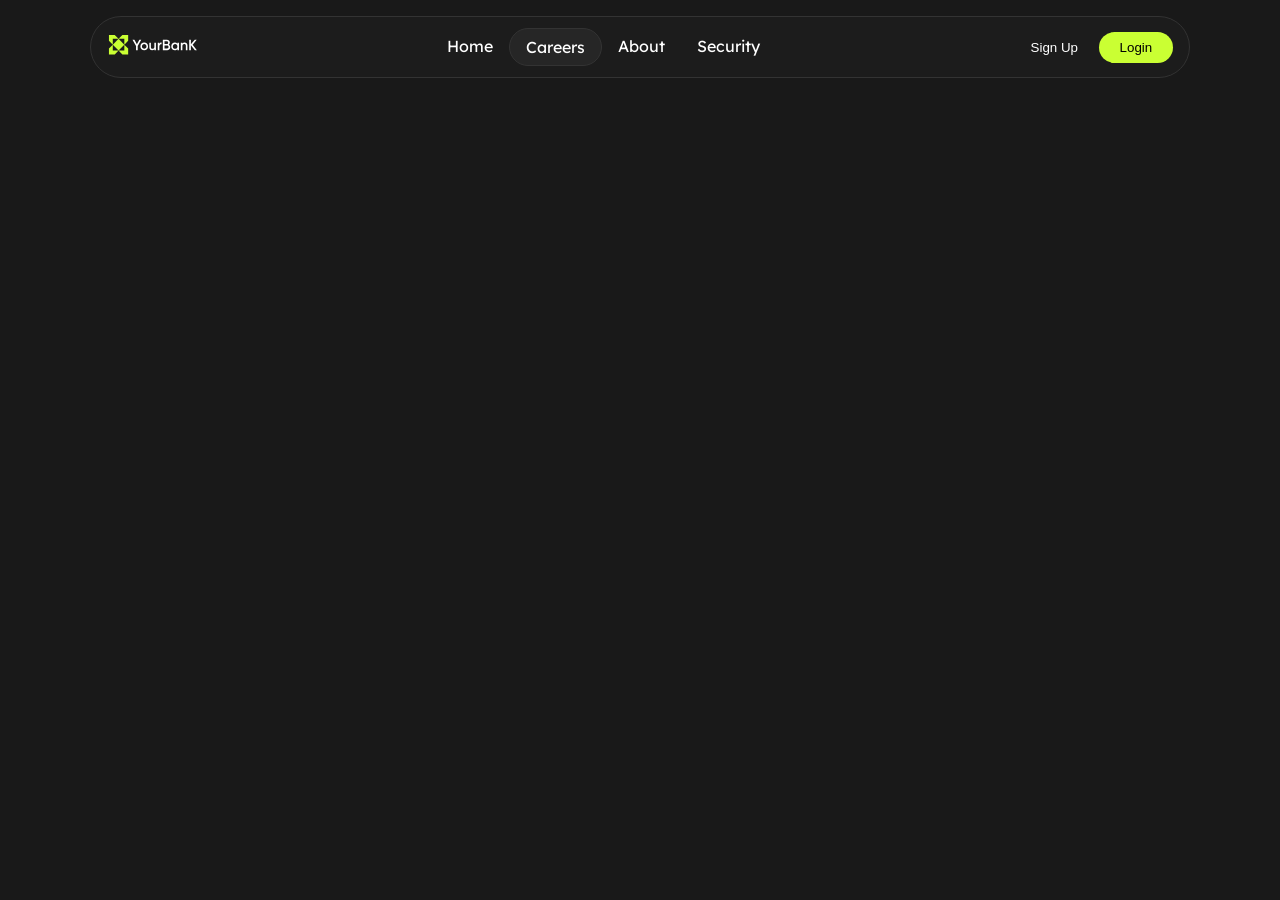
==== banking-app/carrer.html @ fedad858 "setup base for carrer page" ====
<!DOCTYPE html>
<html lang="en">

<head>
    <meta charset="UTF-8">
    <meta name="viewport" content="width=device-width, initial-scale=1.0">
    <title>Carrier</title>
    <link rel="preconnect" href="https://fonts.bunny.net">
    <link href="https://fonts.bunny.net/css?family=lexend:400,500,600,700,300" rel="stylesheet" />
    <link rel="stylesheet" href="css/carreer.css">
    <script src="nav.js" defer></script>
</head>

<body>
    <div id="main-container">

        <!-- HEADER - NAV -->
        <header>
            <div class="navbar-container">
                <span class="logo"><img src="assets/Logo.svg"></span>

                <span class="menu-icon"><img src="assets/menu-icon.svg"></span>

                <nav class="desktop-nav">
                    <a href="index.html">Home</a>
                    <a href="carrer.html" class="active-link">Careers</a>
                    <a href="#">About</a>
                    <a href="#">Security</a>
                </nav>  

                <div class="right-btns">
                    <button class="unfill-btn">Sign Up</button>
                    <button class="filled-btn">Login</button>
                </div>
            </div>

            <div class="mobile-nav">
                <span class="mobile-navbar-close"><svg xmlns="http://www.w3.org/2000/svg" fill="none"
                        viewBox="0 0 24 24" stroke-width="1.5" stroke="currentColor" class="size-6">
                        <path stroke-linecap="round" stroke-linejoin="round"
                            d="m9.75 9.75 4.5 4.5m0-4.5-4.5 4.5M21 12a9 9 0 1 1-18 0 9 9 0 0 1 18 0Z" />
                    </svg>
                </span>
                <div class="mobile-links">
                    <a href="index.html">Home</a>
                    <a href="carrer.html" class="active-link">Careers</a>
                    <a href="#">About</a>
                    <a href="#">Security</a>
                    <div class="flex">
                        <button class="unfill-btn">Sign Up</button>
                        <button class="filled-btn">Login</button>
                    </div>
                </div>
            </div>

        </header>
    </div>
</body>

</html>
---- banking-app/css/carreer.css ----
*,
::after,
::before {
    margin: 0;
    padding: 0;
    box-sizing: border-box;
}

/* General styles */

body {
    background-color: #191919;
    color: white !important;
    font-family: Lexend, sans-serif;
}

#main-container {
    max-width: 1100px;
    width: 90vw;
    margin: 0 auto;
    text-align: center;
}

a {
    text-decoration: none;
    color: white;
}

/* Navbar style */

.desktop-nav,
.right-btns {
    display: none;
}

header {
    padding: .5rem;
    background-color: #1C1C1C;
    position: fixed;
    top: .8rem;
    width: 90vw;
    margin: 0 auto;
    border: 1px solid #333333;
    border-radius: 999px;
    z-index: 8;
}

.logo img {
    width: 90px;
}

.menu-icon {
    padding: .2rem .7rem;
    background-color: #CAFF33;
    border-radius: 99px;
}


.navbar-container {
    display: flex;
    justify-content: space-between;
    align-items: baseline;
    height: 100%;
}

.mobile-nav {
    display: flex;
    flex-direction: column;
    position: fixed;
    top: 0;
    right: 0;
    bottom: 0;
    left: 0;
    z-index: 7;
    background-color: #CAFF33;
    height: 100vh;
    padding: 1.2rem;
    background: rgb(26, 26, 26);
    visibility: hidden;
    opacity: 0;
    transition: opacity .5s ease, visibility .3s;
}

.show-nav {
    /* display: flex; */
    visibility: visible;
    opacity: 1;
}

.mobile-navbar-close {
    width: 40px;
}

.flex {
    display: flex;
    gap: 1.5rem;
    justify-content: center;
    padding-top: 2rem;
}

.mobile-links {
    display: flex;
    flex-direction: column;
    position: absolute;
    top: 40%;
    left: 50%;
    transform: translate(-50%, -50%);
    width: calc(100% - 2rem);
}

.unfill-btn {
    outline: none;
    color: white;
    border: none;
    background: none;
    border-radius: 999px;
    padding: .5rem 1.3rem;

}

.filled-btn {
    border: none;
    outline: none;
    padding: .5rem 1.3rem;
    background: #CAFF33;
    border-radius: 999px;
}

.mobile-links a {
    padding: 1rem;
}

.fic {
    margin-top: 90px;
}

a.active-link {
    background-color: #262626;
    border-radius: 999px;
    border: 1px solid #333333;
}


@media screen and (min-width:1024px) {

    .mobile-nav,
    .menu-icon {
        display: none;
    }

    .right-btns,
    .desktop-nav {
        display: flex;
    }

    .navbar-container {
        display: flex;
        align-items: center;
    }

    .desktop-nav {
        height: 100%;
    }

    .desktop-nav a {
        padding: .5rem 1rem;
    }

    header {
        padding: .7rem 1rem;
        top: 1rem;
        max-width: 1100px;
    }
}
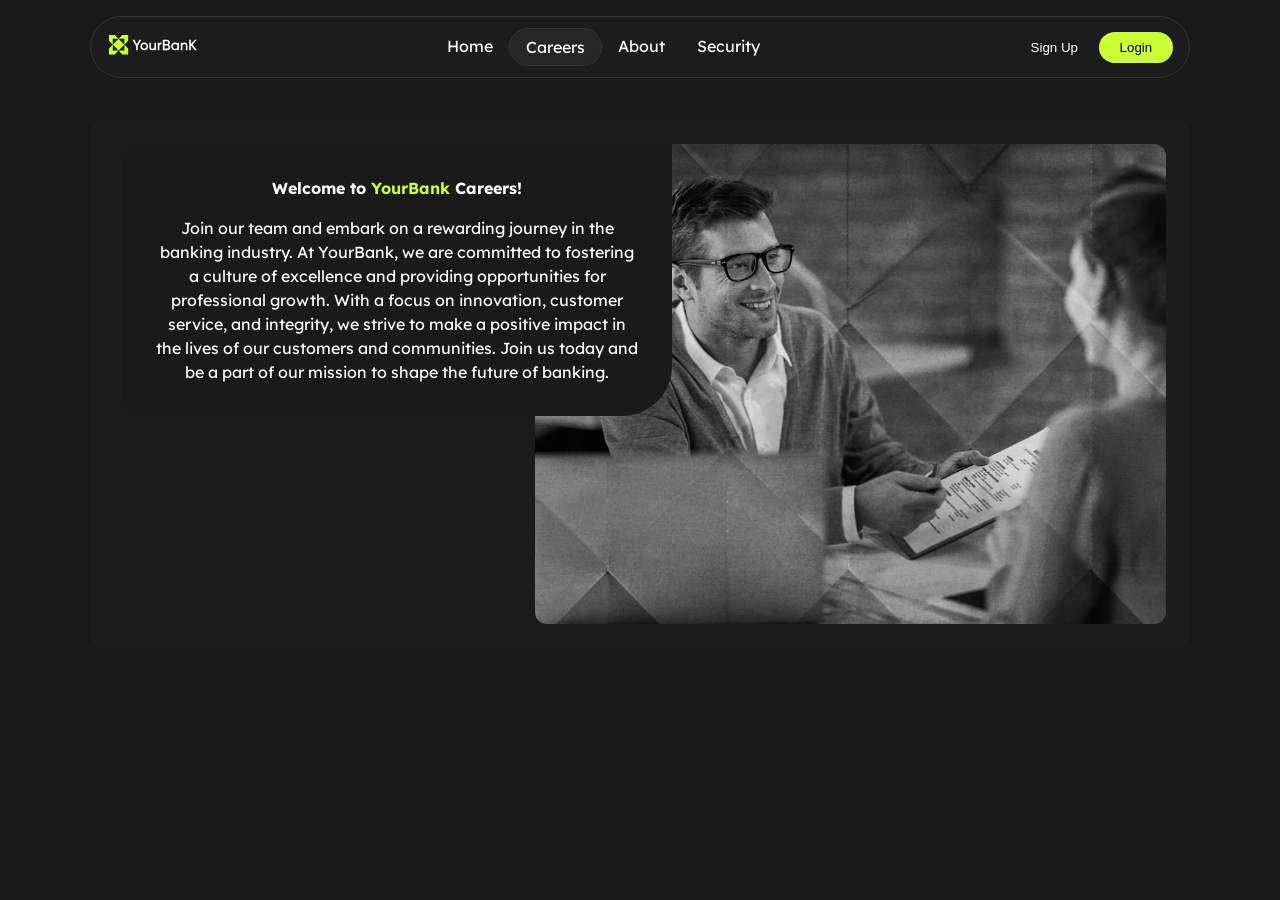
==== commit 6f349349: "(feat): add responsive banner section for carrer page; Refactoring css with css variables" ====
--- a/banking-app/carrer.html
+++ b/banking-app/carrer.html
@@ -52,8 +52,18 @@
                     </div>
                 </div>
             </div>
+        </header>
 
-        </header>
+        <!-- BANNER SECTION -->
+        <section class="banner">
+            <div class="txt-zone">
+                <h1>Welcome to <span class="colored-text">YourBank</span> Careers!</h1>
+                <p>Join our team and embark on a rewarding journey in the banking industry. At YourBank, we are committed to fostering a culture of excellence and providing opportunities for professional growth. With a focus on innovation, customer service, and integrity, we strive to make a positive impact in the lives of our customers and communities. Join us today and be a part of our mission to shape the future of banking.</p>
+            </div>
+            <div class="illustration">
+
+            </div>
+        </section>
     </div>
 </body>
 
--- a/banking-app/css/carreer.css
+++ b/banking-app/css/carreer.css
@@ -6,11 +6,19 @@
     box-sizing: border-box;
 }
 
+:root {
+    --main-background: #191919;
+    --alt-background: #1C1C1C;
+    --border-color: #333333;
+    --stage-color: #CAFF33;
+    --main-text-color: white;
+}
+
 /* General styles */
 
 body {
-    background-color: #191919;
-    color: white !important;
+    background-color: var(--main-background);
+    color: var(--main-text-color) !important;
     font-family: Lexend, sans-serif;
 }
 
@@ -23,8 +31,13 @@
 
 a {
     text-decoration: none;
-    color: white;
-}
+    color: var(--main-text-color);
+}
+
+.colored-text {
+    color: var(--stage-color);
+}
+
 
 /* Navbar style */
 
@@ -141,6 +154,45 @@
 }
 
 
+/* BANNER SECTION */
+
+
+
+.banner {
+    display: flex;
+    flex-direction: column;
+    border-radius: 12px;
+    background-color: var(--alt-background);
+    margin-top: 85px;
+    padding: .5rem;
+}
+
+.banner .illustration {
+    height: 60vh;
+    width: 100%;
+    order: 0;
+    background: url('./../assets/team.png'), url('./../assets/paperback.png');
+    background-position: center;
+    background-size: cover;
+    border-radius: 12px;
+}
+
+.banner .txt-zone {
+    order: 1;
+    padding: 1.2rem;
+    font-size: 12px;
+    font-weight: 300;
+    line-height: 1.5;
+    margin-top: -90px;
+    background-color: #1A1A1A;
+    border-radius: 16px;
+}
+
+.banner h1 {
+    font-size: 16px;
+    padding-bottom: 1rem;
+}
+
 @media screen and (min-width:1024px) {
 
     .mobile-nav,
@@ -171,4 +223,37 @@
         top: 1rem;
         max-width: 1100px;
     }
+
+    /* BANNER SECTION */
+    .banner {
+        margin-top: 120px;
+        padding: 1.5rem;
+        flex-direction: row;
+        align-items: flex-start;
+        position: relative;
+        justify-content: flex-end;
+    }
+
+    .banner .illustration {
+        height: 480px;
+        order: 1;
+        background: url('./../assets/team.png'), url('./../assets/paperback.png');
+        background-position: center;
+        background-size: cover;
+        border-radius: 12px;
+        width: 60%;
+    }
+
+    .banner .txt-zone {
+        padding: 2rem;
+        font-size: 16px;
+        font-weight: 400;
+        margin-top: 0;
+        width: 50%;
+        position: absolute;
+        left: 2rem;
+        border-top-right-radius: 0;
+        border-bottom-right-radius: 50px;
+    }
+
 }
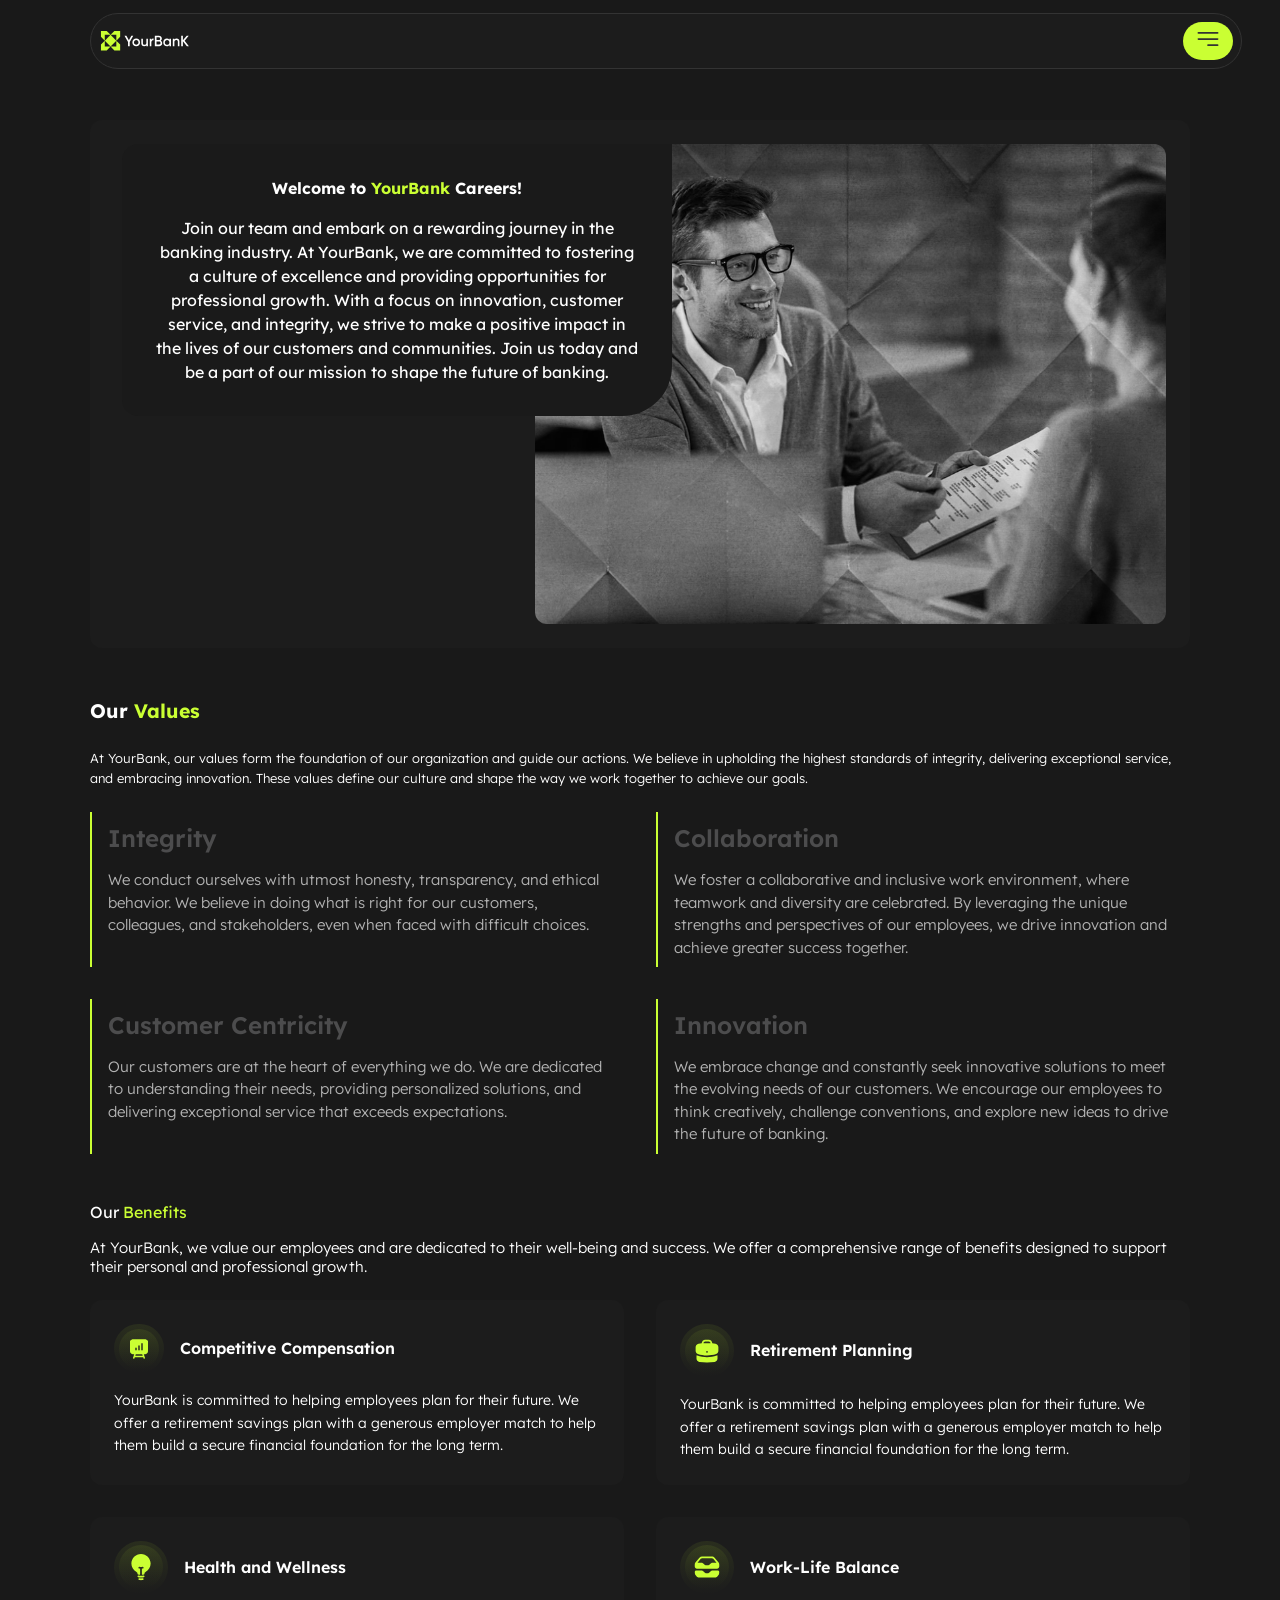
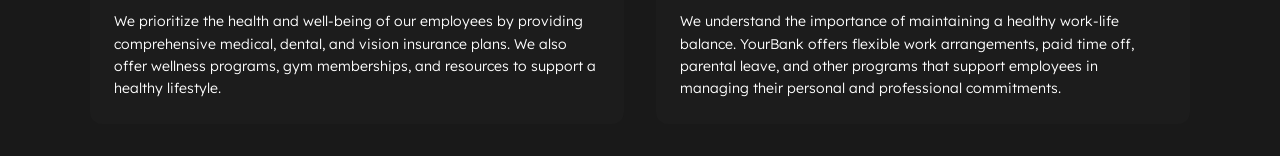
==== commit 2ffa3be5: "(feat): add responsive our benefits section" ====
--- a/banking-app/carrer.html
+++ b/banking-app/carrer.html
@@ -26,7 +26,7 @@
                     <a href="carrer.html" class="active-link">Careers</a>
                     <a href="#">About</a>
                     <a href="#">Security</a>
-                </nav>  
+                </nav>
 
                 <div class="right-btns">
                     <button class="unfill-btn">Sign Up</button>
@@ -58,12 +58,113 @@
         <section class="banner">
             <div class="txt-zone">
                 <h1>Welcome to <span class="colored-text">YourBank</span> Careers!</h1>
-                <p>Join our team and embark on a rewarding journey in the banking industry. At YourBank, we are committed to fostering a culture of excellence and providing opportunities for professional growth. With a focus on innovation, customer service, and integrity, we strive to make a positive impact in the lives of our customers and communities. Join us today and be a part of our mission to shape the future of banking.</p>
+                <p>Join our team and embark on a rewarding journey in the banking industry. At YourBank, we are
+                    committed to fostering a culture of excellence and providing opportunities for professional growth.
+                    With a focus on innovation, customer service, and integrity, we strive to make a positive impact in
+                    the lives of our customers and communities. Join us today and be a part of our mission to shape the
+                    future of banking.</p>
             </div>
             <div class="illustration">
 
             </div>
         </section>
+
+        <!-- OUR VALUES SECTION -->
+        <section class="our-values">
+            <div class="head">
+                <h2>Our <span class="colored-text">Values</span></h2>
+                <p>At YourBank, our values form the foundation of our organization and guide our actions. We believe in
+                    upholding the highest standards of integrity, delivering exceptional service, and embracing
+                    innovation. These values define our culture and shape the way we work together to achieve our goals.
+                </p>
+            </div>
+            <div class="values-grid">
+                <div class="value-item">
+                    <p class="title">Integrity</p>
+                    <p>We conduct ourselves with utmost honesty, transparency, and ethical behavior. We believe in doing
+                        what is right for our customers, colleagues, and stakeholders, even when faced with difficult
+                        choices.</p>
+                </div>
+
+                <div class="value-item">
+                    <p class="title">Collaboration</p>
+                    <p>We foster a collaborative and inclusive work environment, where teamwork and diversity are
+                        celebrated. By leveraging the unique strengths and perspectives of our employees, we drive
+                        innovation and achieve greater success together.</p>
+                </div>
+
+                <div class="value-item">
+                    <p class="title">Customer Centricity</p>
+                    <p>Our customers are at the heart of everything we do. We are dedicated to understanding their
+                        needs, providing personalized solutions, and delivering exceptional service that exceeds
+                        expectations.</p>
+                </div>
+
+                <div class="value-item">
+                    <p class="title">Innovation</p>
+                    <p>We embrace change and constantly seek innovative solutions to meet the evolving needs of our
+                        customers. We encourage our employees to think creatively, challenge conventions, and explore
+                        new ideas to drive the future of banking.</p>
+                </div>
+            </div>
+        </section>
+
+        <!-- OUR BENEFICE SECTION -->
+        <section class="our-benefices">
+            <div class="tophead">
+                <p>Our <span class="colored-text">Benefits</span></p>
+                <p>At YourBank, we value our employees and are dedicated to their well-being and success. We offer a
+                    comprehensive range of benefits designed to support their personal and professional growth.</p>
+            </div>
+
+            <div class="benefices-grid">
+                <div class="benefice">
+                    <div class="head">
+                        <span class="benefice-icon"><img src="./assets/busines.svg"></span>
+                        <p class="title">Competitive Compensation</p>
+                    </div>
+                    <p>
+                        YourBank is committed to helping employees plan for their future. We offer a retirement savings
+                        plan with a generous employer match to help them build a secure financial foundation for the
+                        long term.
+                    </p>
+                </div>
+
+                <div class="benefice">
+                    <div class="head">
+                        <span class="benefice-icon"><img src="./assets/retirement.svg"></span>
+                        <p class="title">Retirement Planning</p>
+                    </div>
+                    <p>
+                        YourBank is committed to helping employees plan for their future. We offer a retirement savings
+                        plan with a generous employer match to help them build a secure financial foundation for the
+                        long term. </p>
+                </div>
+
+                <div class="benefice">
+                    <div class="head">
+                        <span class="benefice-icon"><img src="./assets/health.svg"></span>
+                        <p class="title">Health and Wellness</p>
+                    </div>
+                    <p>
+                       We prioritize the health and well-being of our employees by providing comprehensive medical, dental, and vision insurance plans. We also offer wellness programs, gym memberships, and resources to support a healthy lifestyle.
+                    </p>
+                </div>
+
+                <div class="benefice">
+                    <div class="head">
+                        <span class="benefice-icon"><img src="./assets/balance.svg"></span>
+                        <p class="title">Work-Life Balance</p>
+                    </div>
+                    <p>
+                        We understand the importance of maintaining a healthy work-life balance. YourBank offers flexible work arrangements, paid time off, parental leave, and other programs that support employees in managing their personal and professional commitments.
+                    </p>
+                </div>
+            </div>
+        </section>
+
+        <!-- JOBS SECTION -->
+        
     </div>
 </body>
 
--- a/banking-app/css/carreer.css
+++ b/banking-app/css/carreer.css
@@ -156,8 +156,6 @@
 
 /* BANNER SECTION */
 
-
-
 .banner {
     display: flex;
     flex-direction: column;
@@ -180,7 +178,7 @@
 .banner .txt-zone {
     order: 1;
     padding: 1.2rem;
-    font-size: 12px;
+    font-size: 13px;
     font-weight: 300;
     line-height: 1.5;
     margin-top: -90px;
@@ -192,6 +190,110 @@
     font-size: 16px;
     padding-bottom: 1rem;
 }
+
+/* OUR VALUES SECTION */
+
+.our-values {
+    margin: 2.2rem 0;
+}
+
+.our-values .head {
+    display: flex;
+    flex-direction: column;
+    gap: 1.5rem;
+    font-size: 13px;
+    font-weight: 300;
+    line-height: 1.5;
+    margin-bottom: 1rem;
+}
+
+
+.values-grid {
+    display: grid;
+    gap: 3rem;
+}
+
+.value-item {
+    font-weight: 300;
+    font-size: 15px;
+    line-height: 1.5;
+    padding: .5rem 1rem;
+    border-left: 2px solid var(--stage-color);
+    text-align: left;
+    color: #B3B3B3;
+}
+
+.value-item .title {
+   font-size: 1.5rem;
+   padding-bottom: 0.8rem;
+   color: #4C4C4D;
+   font-weight: 600;
+}
+
+/* OUR BENEFICE SECTION */
+
+.our-benefices {
+    display: flex;
+    flex-direction: column;
+    gap: 1.5rem;
+}
+
+.tophead {
+    display: flex;
+    flex-direction: column;
+    gap: 1rem;
+}
+
+.tophead p:last-child {
+    font-size: 15px;
+    font-weight: 300;
+}
+
+.benefice-icon {
+    display: flex;
+    padding: .3rem;
+    border-radius: 99px;
+    /* border: 1px solid red; */
+    background: linear-gradient(to bottom, #c9ff3314, #c9ff3300);
+}
+
+.benefice-icon img {
+    padding: .5rem;
+    /* border: 1px solid red; */
+    border-radius: 99px;
+    background: linear-gradient(to bottom, #c9ff3314, #c9ff3300);
+}
+
+.benefice .head .title {
+    font-weight: 600;
+    font-size: 16px;
+}
+
+.benefice  .head {
+    display: flex;
+    gap: 1rem;
+    font-weight: 300;
+    font-size: 15px;
+    align-items: center;
+    margin-bottom: 1rem;
+}
+
+.benefices-grid {
+    display: grid;
+    gap: 1.5rem;
+}
+
+.benefice {
+    padding: 1.5rem;
+    background-color: var(--alt-background);
+    border-radius: 12px;
+    text-align: left;
+    font-size: 14px;
+    font-weight: 300;
+    line-height: 1.6;
+}
+
+/*
 
 @media screen and (min-width:1024px) {
 
@@ -256,4 +358,30 @@
         border-bottom-right-radius: 50px;
     }
 
+    /* OUR VALUES SECTION */
+
+    .our-values {
+        text-align: left;
+        margin: 3rem 0;
+    }
+    .our-values .head {
+        margin: 1.5rem 0;
+    }
+
+    .values-grid {
+        grid-template-columns: 1fr 1fr;
+        gap: 2rem;
+    }
+    
+    /* OUR BENEFICES SECTION  */
+
+    .our-benefices {
+        text-align: left;
+        margin: 2rem 0;
+    }
+
+    .benefices-grid {
+        grid-template-columns: 1fr 1fr;
+        gap: 2rem;
+    }
 }
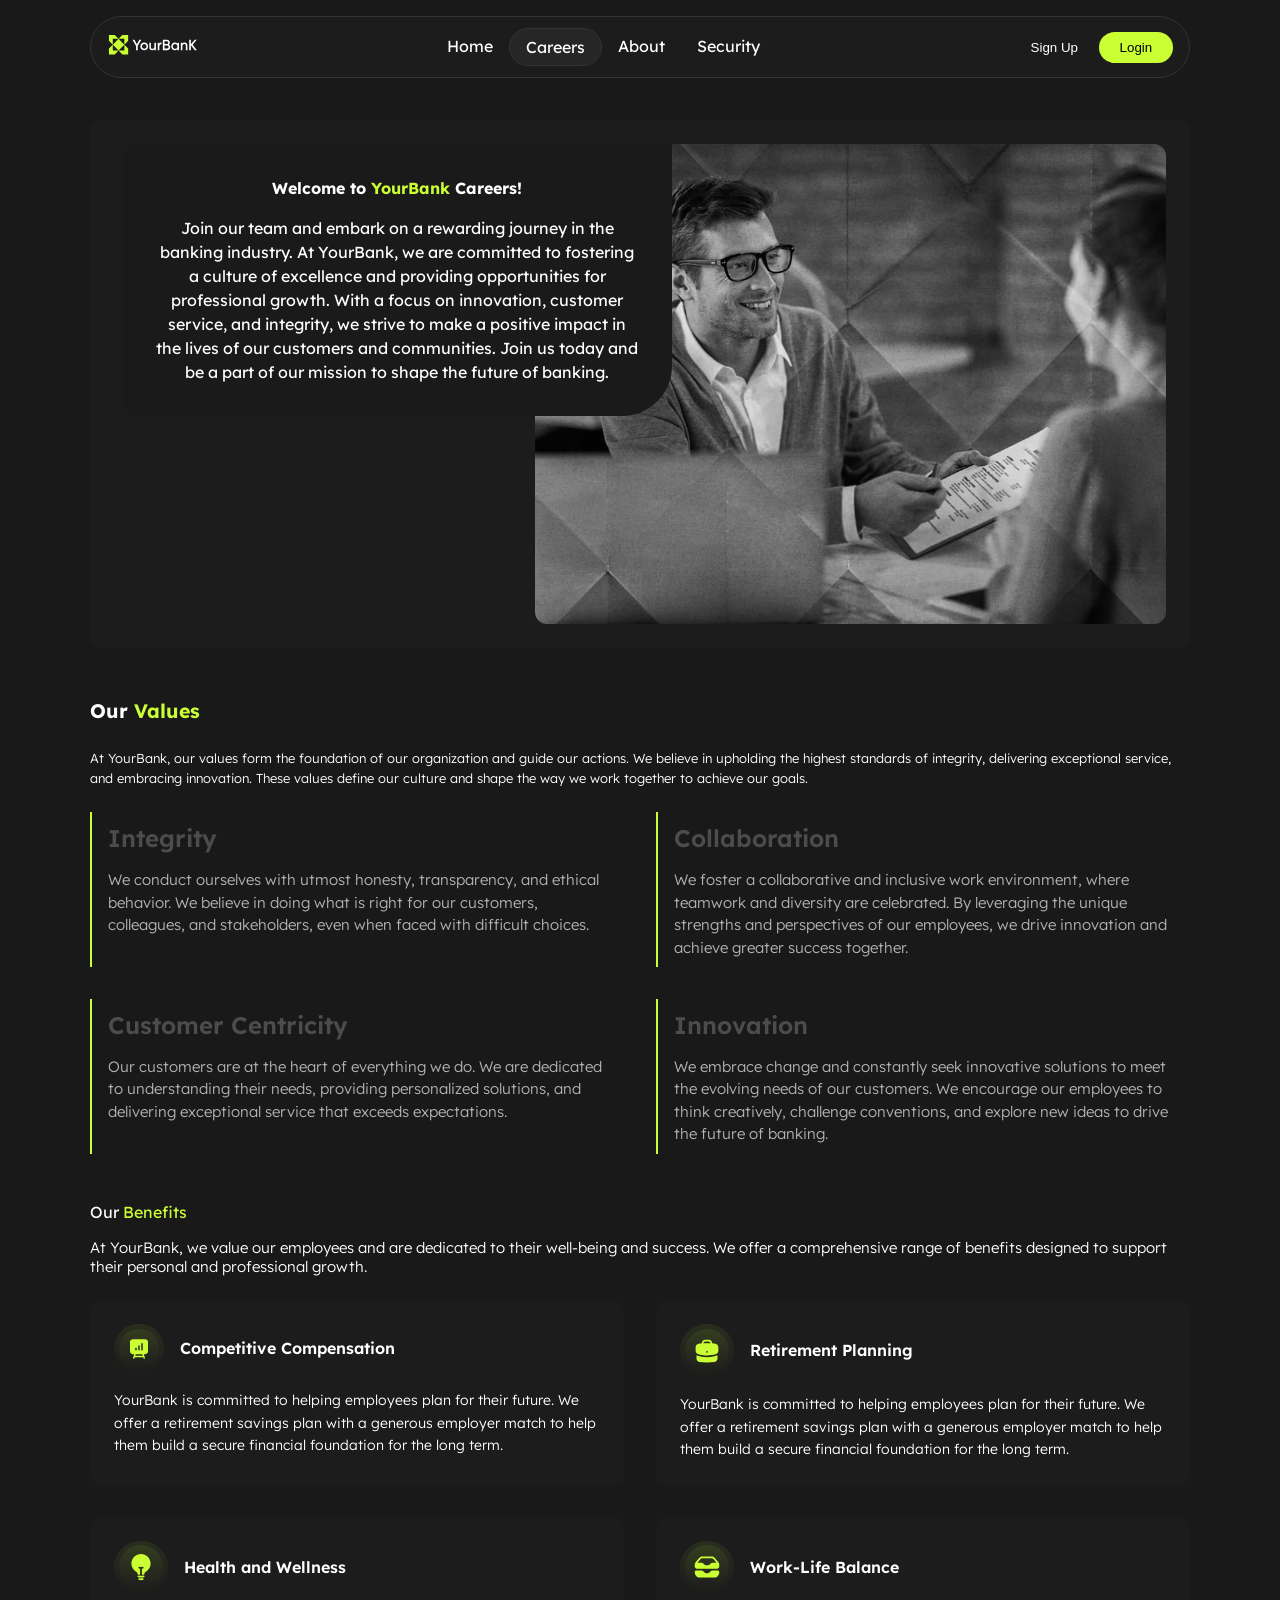
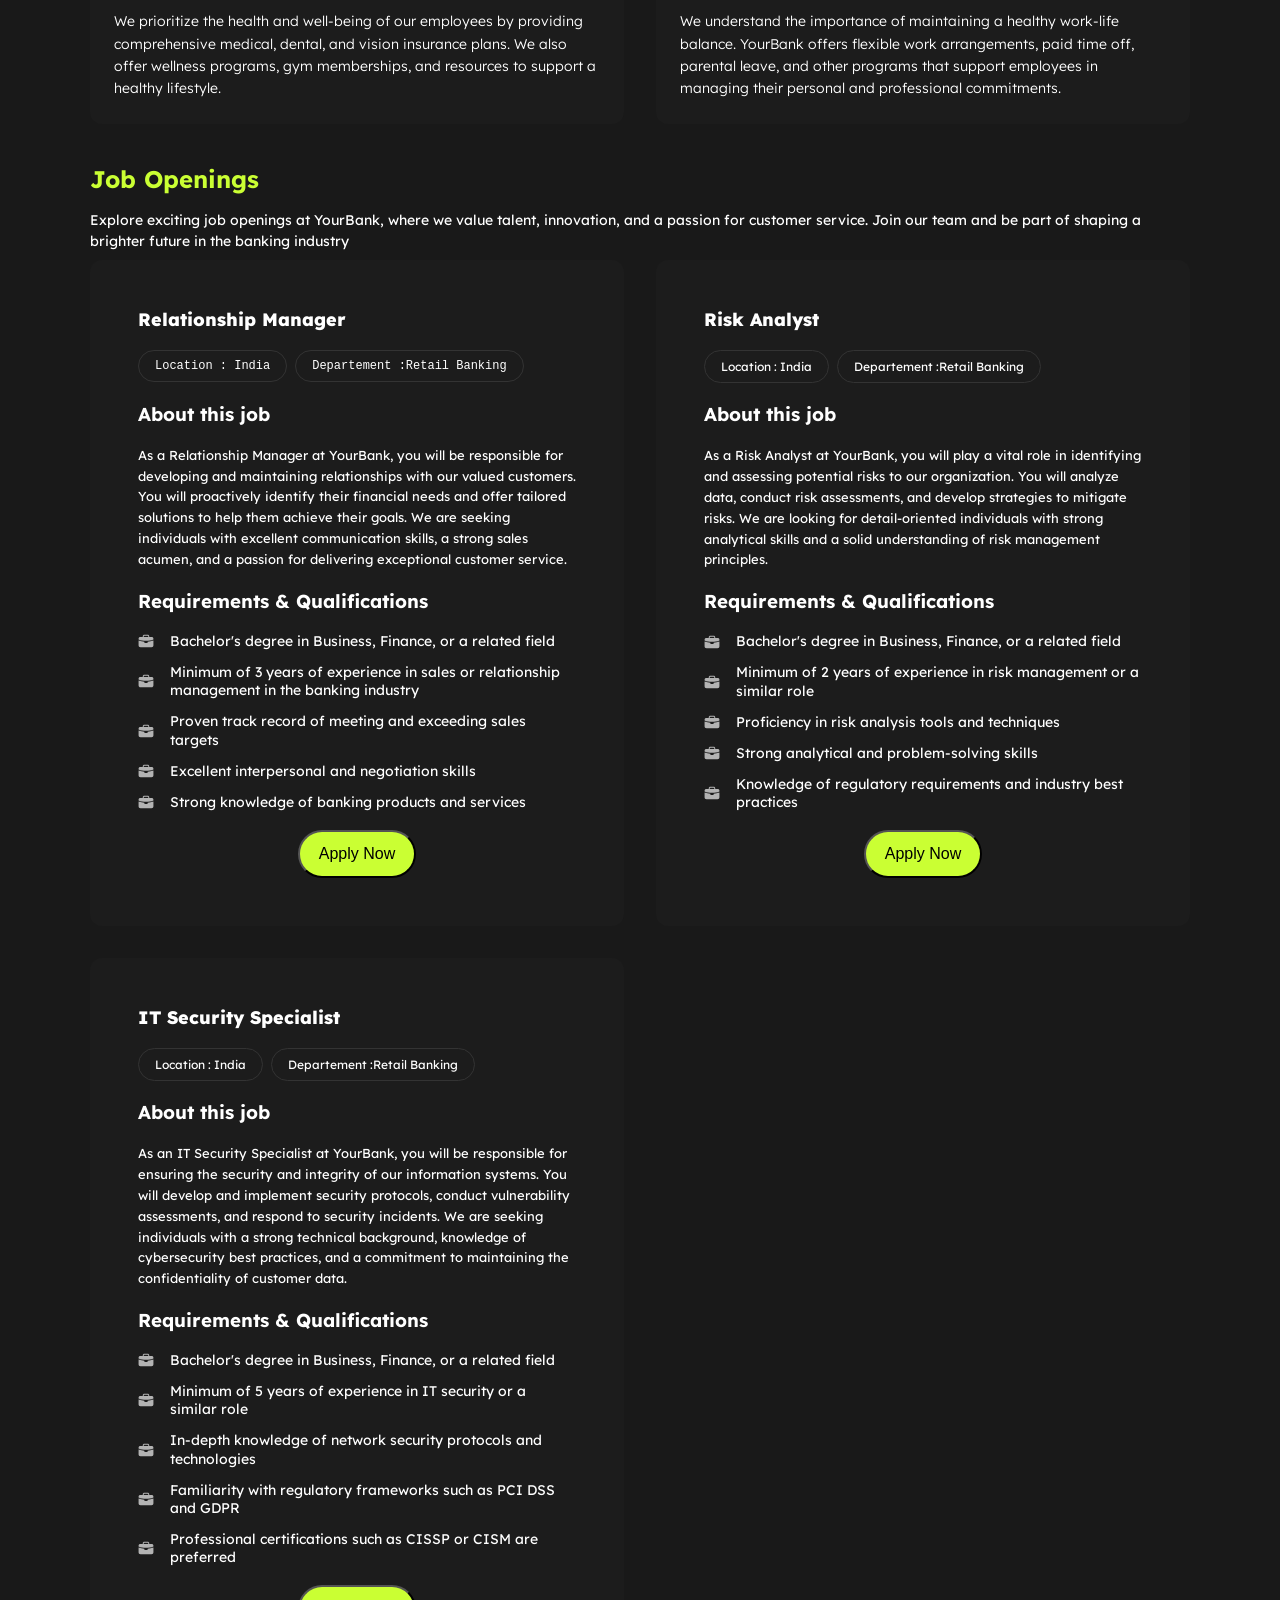
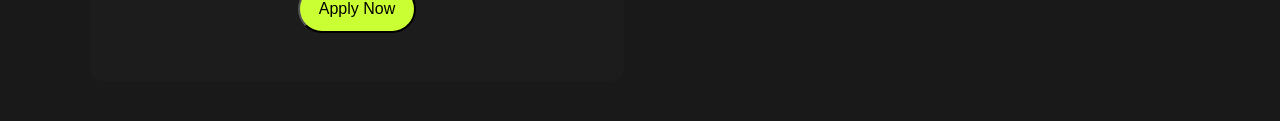
==== commit 30a05ffb: "(feat): add responsive open jobs section" ====
--- a/banking-app/carrer.html
+++ b/banking-app/carrer.html
@@ -164,7 +164,71 @@
         </section>
 
         <!-- JOBS SECTION -->
-        
+        <section class="jobs-opening">
+            <div class="head">
+                <h2 class="colored-text">Job Openings</h2>
+                <p>Explore exciting job openings at YourBank, where we value talent, innovation, and a passion for customer service. Join our team and be part of shaping a brighter future in the banking industry</p>
+            </div>
+
+            <div class="jobs-grid">
+                <div class="jobs-item">
+                    <p class="job-title">Relationship Manager</p>
+                    <div class="job-meta">
+                        <pre><p>Location : India</p></pre>
+                        <pre><p>Departement :Retail Banking</p></pre>
+                    </div>
+                    <h3>About this job</h3>
+                    <p class="job-description">As a Relationship Manager at YourBank, you will be responsible for developing and maintaining relationships with our valued customers. You will proactively identify their financial needs and offer tailored solutions to help them achieve their goals. We are seeking individuals with excellent communication skills, a strong sales acumen, and a passion for delivering exceptional customer service.</p>
+                    <h3>Requirements & Qualifications</h3>
+                    <ul>
+                        <li><img src="./assets/joblist.svg" /> Bachelor's degree in Business, Finance, or a related field</li>
+                        <li><img src="./assets/joblist.svg" /> Minimum of 3 years of experience in sales or relationship management in the banking industry</li>
+                        <li><img src="./assets/joblist.svg" /> Proven track record of meeting and exceeding sales targets</li>
+                        <li><img src="./assets/joblist.svg" /> Excellent interpersonal and negotiation skills</li>
+                        <li><img src="./assets/joblist.svg" /> Strong knowledge of banking products and services</li>
+                    </ul>
+                    <button>Apply Now</button>
+                </div>
+
+                <div class="jobs-item">
+                    <p class="job-title">Risk Analyst</p>
+                    <div class="job-meta">
+                        <p>Location : India</p>
+                        <p>Departement :Retail Banking</p>
+                    </div>
+                    <h3>About this job</h3>
+                    <p class="job-description">As a Risk Analyst at YourBank, you will play a vital role in identifying and assessing potential risks to our organization. You will analyze data, conduct risk assessments, and develop strategies to mitigate risks. We are looking for detail-oriented individuals with strong analytical skills and a solid understanding of risk management principles.</p>
+                    <h3>Requirements & Qualifications</h3>
+                    <ul>
+                        <li><img src="./assets/joblist.svg" /> Bachelor's degree in Business, Finance, or a related field</li>
+                        <li><img src="./assets/joblist.svg" /> Minimum of 2 years of experience in risk management or a similar role</li>
+                        <li><img src="./assets/joblist.svg" /> Proficiency in risk analysis tools and techniques</li>
+                        <li><img src="./assets/joblist.svg" /> Strong analytical and problem-solving skills</li>
+                        <li><img src="./assets/joblist.svg" /> Knowledge of regulatory requirements and industry best practices</li>
+                    </ul>
+                    <button>Apply Now</button>
+                </div>
+
+                <div class="jobs-item">
+                    <p class="job-title">IT Security Specialist</p>
+                    <div class="job-meta">
+                        <p>Location  :  India</p>
+                        <p>Departement :Retail Banking</p>
+                    </div>
+                    <h3>About this job</h3>
+                    <p class="job-description">As an IT Security Specialist at YourBank, you will be responsible for ensuring the security and integrity of our information systems. You will develop and implement security protocols, conduct vulnerability assessments, and respond to security incidents. We are seeking individuals with a strong technical background, knowledge of cybersecurity best practices, and a commitment to maintaining the confidentiality of customer data.</p>
+                    <h3>Requirements & Qualifications</h3>
+                    <ul>
+                        <li><img src="./assets/joblist.svg" /> Bachelor's degree in Business, Finance, or a related field</li>
+                        <li><img src="./assets/joblist.svg" /> Minimum of 5 years of experience in IT security or a similar role</li>
+                        <li><img src="./assets/joblist.svg" /> In-depth knowledge of network security protocols and technologies</li>
+                        <li><img src="./assets/joblist.svg" /> Familiarity with regulatory frameworks such as PCI DSS and GDPR</li>
+                        <li><img src="./assets/joblist.svg" /> Professional certifications such as CISSP or CISM are preferred</li>
+                    </ul>
+                    <button>Apply Now</button>
+                </div>
+            </div>
+        </section>
     </div>
 </body>
 
--- a/banking-app/css/carreer.css
+++ b/banking-app/css/carreer.css
@@ -293,7 +293,94 @@
     line-height: 1.6;
 }
 
-/*
+/* OUR BENEFITS SECTION */
+.jobs-opening {
+    margin: 2.5rem 0;
+}
+
+.jobs-opening .head {
+    display: flex;
+    flex-direction: column;
+    gap: 1rem;
+}
+
+.jobs-opening .head p {
+    font-size: 14px;
+    font-weight: 400;
+    line-height: 1.5;
+    margin-bottom: .5rem;
+}
+
+.jobs-grid {
+    display: grid;
+    gap: 1.5rem;
+}
+
+.jobs-item {
+    padding: 1.5rem;
+    background-color: var(--alt-background);
+    border-radius: 12px;
+    display: flex;
+    flex-direction: column;
+    gap: 1.2rem;
+    text-align: left;
+}
+
+.job-title {
+    font-size: 18px;
+    font-weight: 800;
+}
+
+.job-meta {
+    display: flex;
+    gap: .5rem;
+    flex-wrap: wrap;
+}
+
+.job-meta p {
+    font-size: 12px;
+    padding: .5rem 1rem;
+    border-radius: 99px;
+    border: 1px solid var(--border-color);
+    font-weight: 400;
+}
+
+.job-description {
+    font-size: 13px;
+    font-weight: 400;
+    line-height: 1.6;
+}
+
+.jobs-item ul {
+    list-style: none;
+    font-size: 14px;
+    font-weight: 400;
+    display: flex;
+    flex-direction: column;
+    gap: .8rem;
+}
+
+.jobs-item button {
+    width: fit-content;
+    margin: 0 auto;
+    padding: .8rem 1.2rem;
+    border-radius: 99px;
+    font-size: 16px;
+    font-weight: 500;
+    background: var(--stage-color);
+}
+
+.jobs-item ul li {
+    line-height: 1.3;
+    display: flex;
+    align-items: center;
+}
+
+.jobs-item ul li  img {
+    width: 16px;
+    margin-right: 1rem;
+}
+
 
 @media screen and (min-width:1024px) {
 
@@ -384,4 +471,22 @@
         grid-template-columns: 1fr 1fr;
         gap: 2rem;
     }
+
+    /* OPENING JOBS */
+
+    .jobs-opening {
+        text-align: left;
+    }
+
+    .jobs-grid {
+        grid-template-columns: 1fr 1fr;
+        gap: 2rem;
+    }
+
+    .jobs-item {
+        justify-content: space-evenly;
+        padding: 3rem;
+    }
+
+
 }
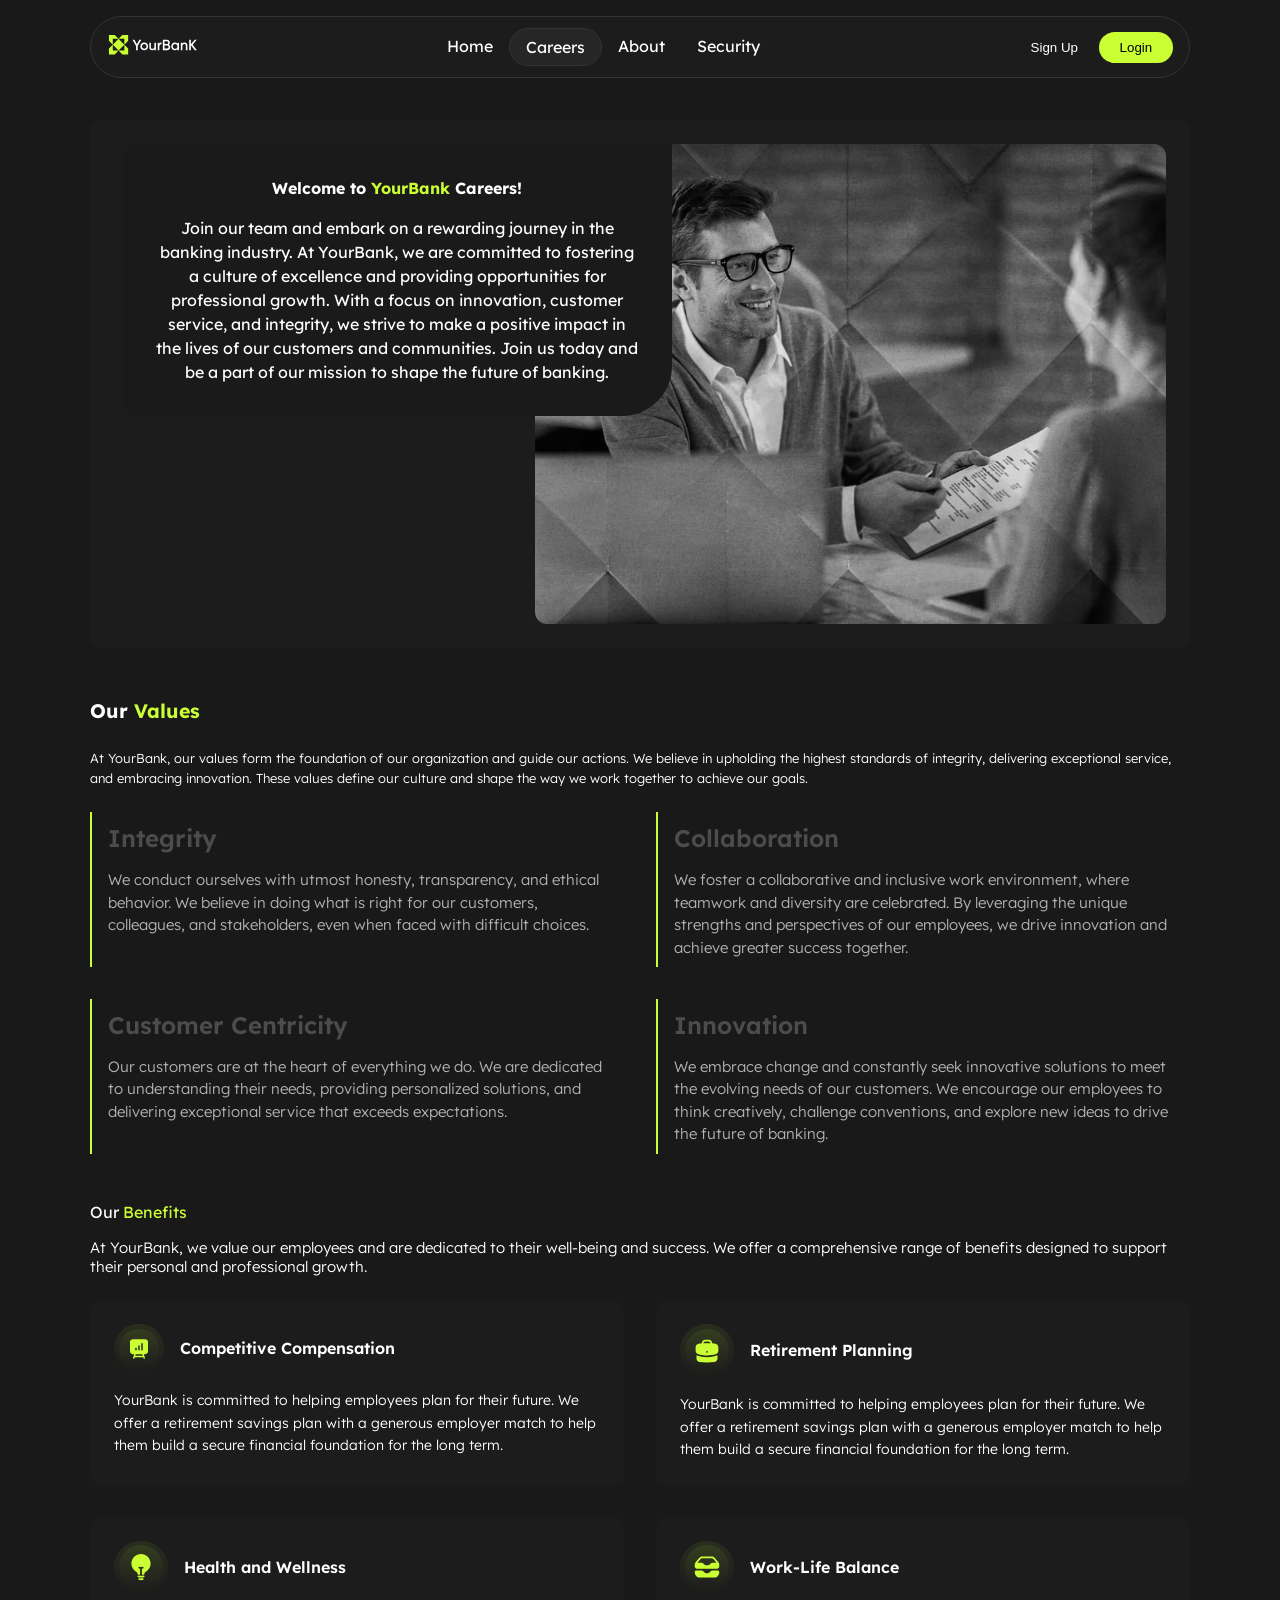
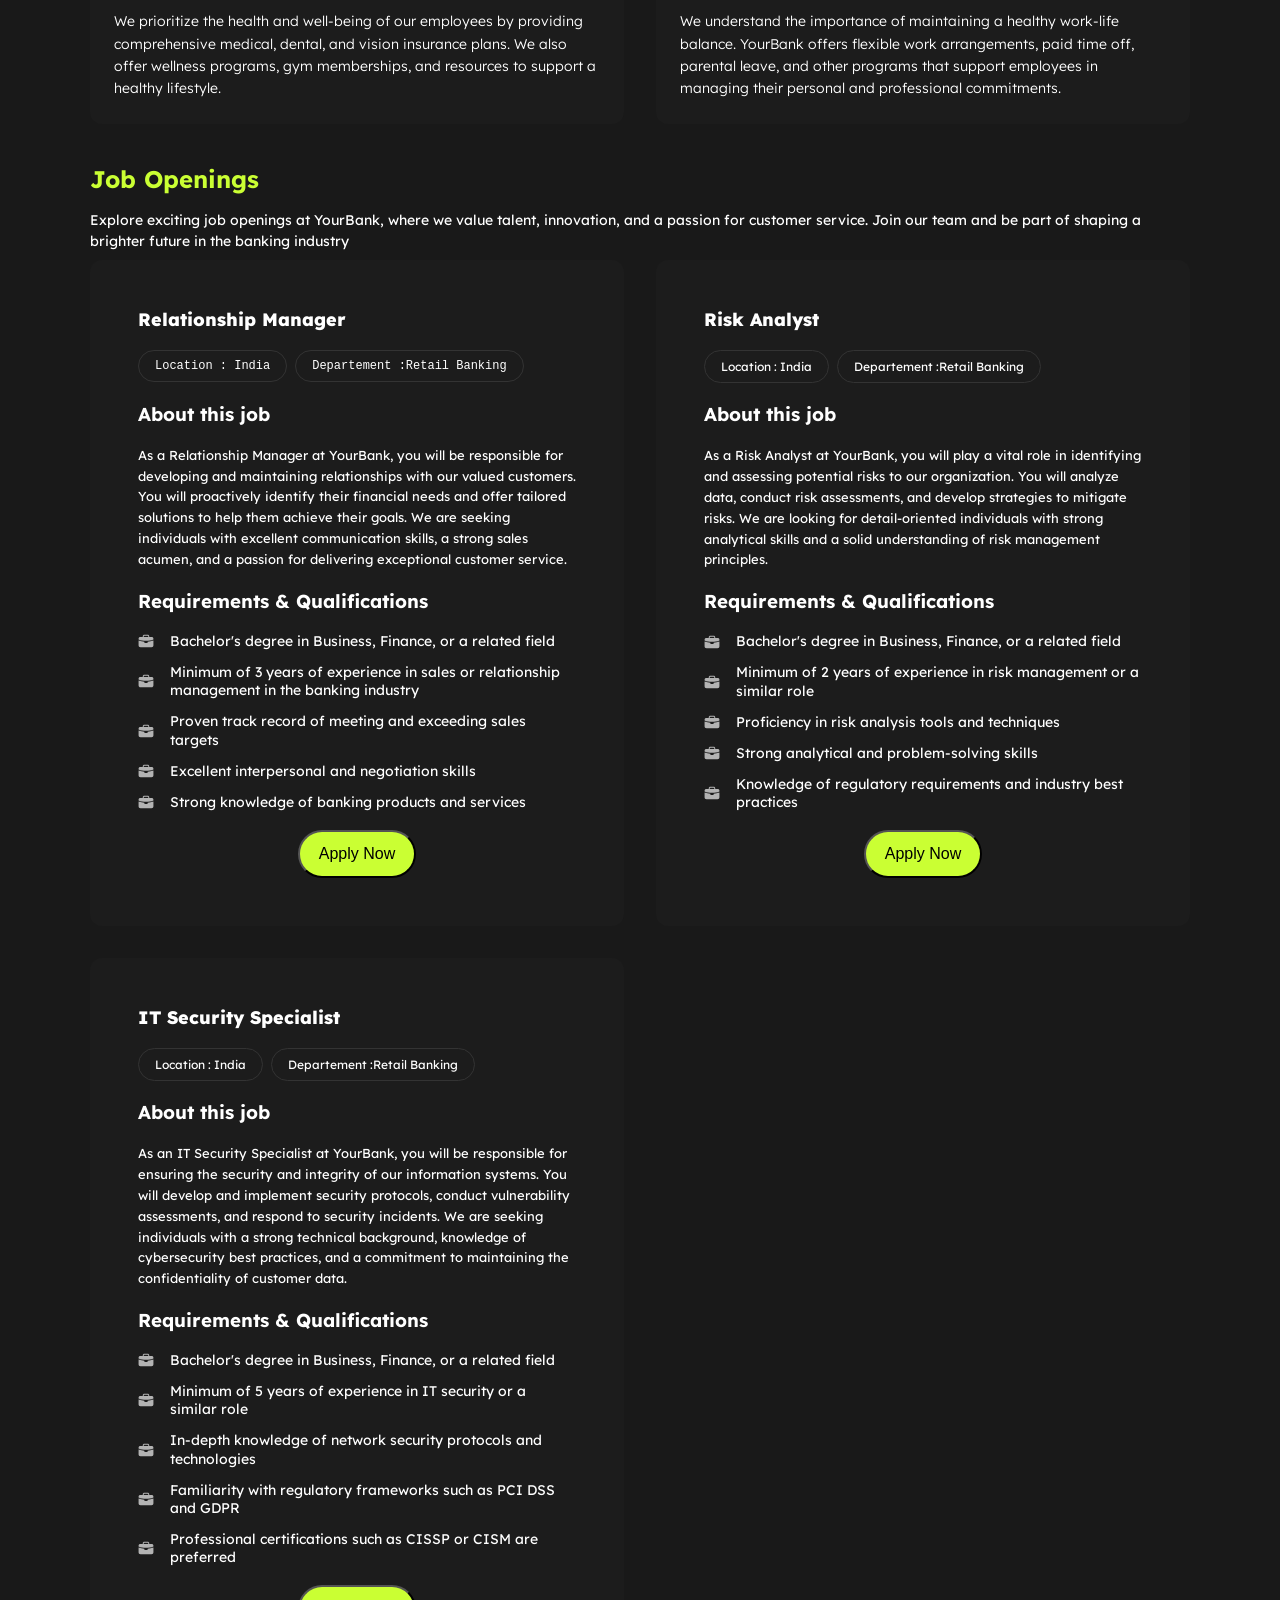
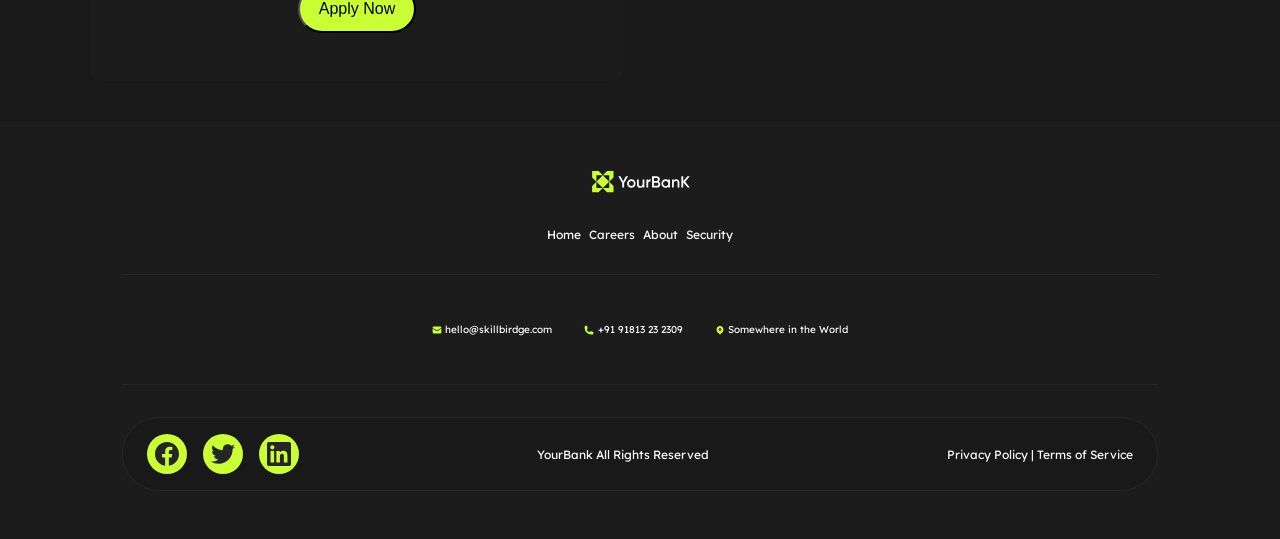
==== commit 5d20734c: "(feat): add footer section to carrer page" ====
--- a/banking-app/carrer.html
+++ b/banking-app/carrer.html
@@ -230,6 +230,32 @@
             </div>
         </section>
     </div>
+    
+    <footer>
+        <div class="body">
+            <img src="assets/Logo.svg">
+        <nav>
+            <a href="#">Home</a>
+            <a href="#">Careers</a>
+            <a href="#">About</a>
+            <a href="#">Security</a>
+        </nav>
+        <div class="contact">
+            <p><img src="assets/mail.svg"><a href="mailto:hello@skillbirdge.com">hello@skillbirdge.com</a></p>
+            <p><img src="assets/tel.svg">+91 91813 23 2309</p>
+            <p><img src="assets/location.svg">Somewhere in the World</p>
+        </div>
+        <div class="bottom">
+            <div class="socials">
+                <span><img src="assets/fb.svg"></span>
+                <span><img src="assets/x.svg"></span>
+                <span><img src="assets/lk.svg"></span>
+            </div>
+            <p>YourBank All Rights Reserved</p>
+            <p>Privacy Policy  |  Terms of Service</p>
+        </div>
+        </div>
+    </footer>
 </body>
 
 </html>
--- a/banking-app/css/carreer.css
+++ b/banking-app/css/carreer.css
@@ -382,6 +382,86 @@
 }
 
 
+/* FOOTER */
+
+footer {
+    background-color: #1C1C1C;
+}
+
+footer .body {
+    width: 100%;
+    margin: 0 auto;
+    padding: 2rem 1rem;
+    display: flex;
+    justify-content: center;
+    gap: 2rem;
+    flex-direction: column;
+    text-align: center;
+}
+
+.body>img {
+    width: 100px;
+    margin: 0 auto;
+}
+
+footer nav {
+    display: flex;
+    gap: .5rem;
+    justify-content: center;
+    font-size: 12px;
+}
+
+footer .contact {
+    display: flex;
+    gap: 1.5rem;
+    flex-wrap: wrap;
+    font-size: 10px;
+    align-items: center;
+    justify-content: center;
+    align-content: center;
+    border-bottom: 1px solid #262626;
+    border-top: 1px solid #262626;
+    padding: 2rem 0;
+}
+
+.bottom .socials {
+    display: flex;
+    gap: 1rem;
+    margin-top: -1.5rem;
+}
+
+.socials span {
+    padding: .5rem;
+    border-radius: 999px;
+    background-color: #CAFF33;
+    display: flex;
+}
+
+.contact p {
+    display: flex;
+    align-items: center;
+    gap: .2rem;
+}
+
+.contact img {
+    width: 10px;
+}
+
+footer .bottom {
+    display: flex;
+    justify-content: space-between;
+    align-items: center;
+    flex-direction: column;
+    font-size: 12px;
+    font-size: light;
+    padding: .8rem 1rem;
+    border-radius: 12px;
+    gap: 1.3rem;
+    background-color: #191919;
+    border: 1px solid #262626;
+}
+
+
 @media screen and (min-width:1024px) {
 
     .mobile-nav,
@@ -488,5 +568,35 @@
         padding: 3rem;
     }
 
+    /* FOOTER */
+
+    footer .body {
+        padding: 3rem 2rem;
+        max-width: 1100px;
+    }
+
+    .contact p:last-child {
+        margin: 0;
+    }
+
+    footer .contact p {
+        flex: none;
+    }
+
+    .bottom .socials {
+        margin-top: 0;
+    }
+
+    footer .bottom {
+        flex-direction: row;
+        border-radius: 99px;
+        padding: 1rem 1.5rem;
+    }
+
+    .body .contact {
+        padding: 3rem 0;
+        gap: 2rem;
+    }
+
 
 }
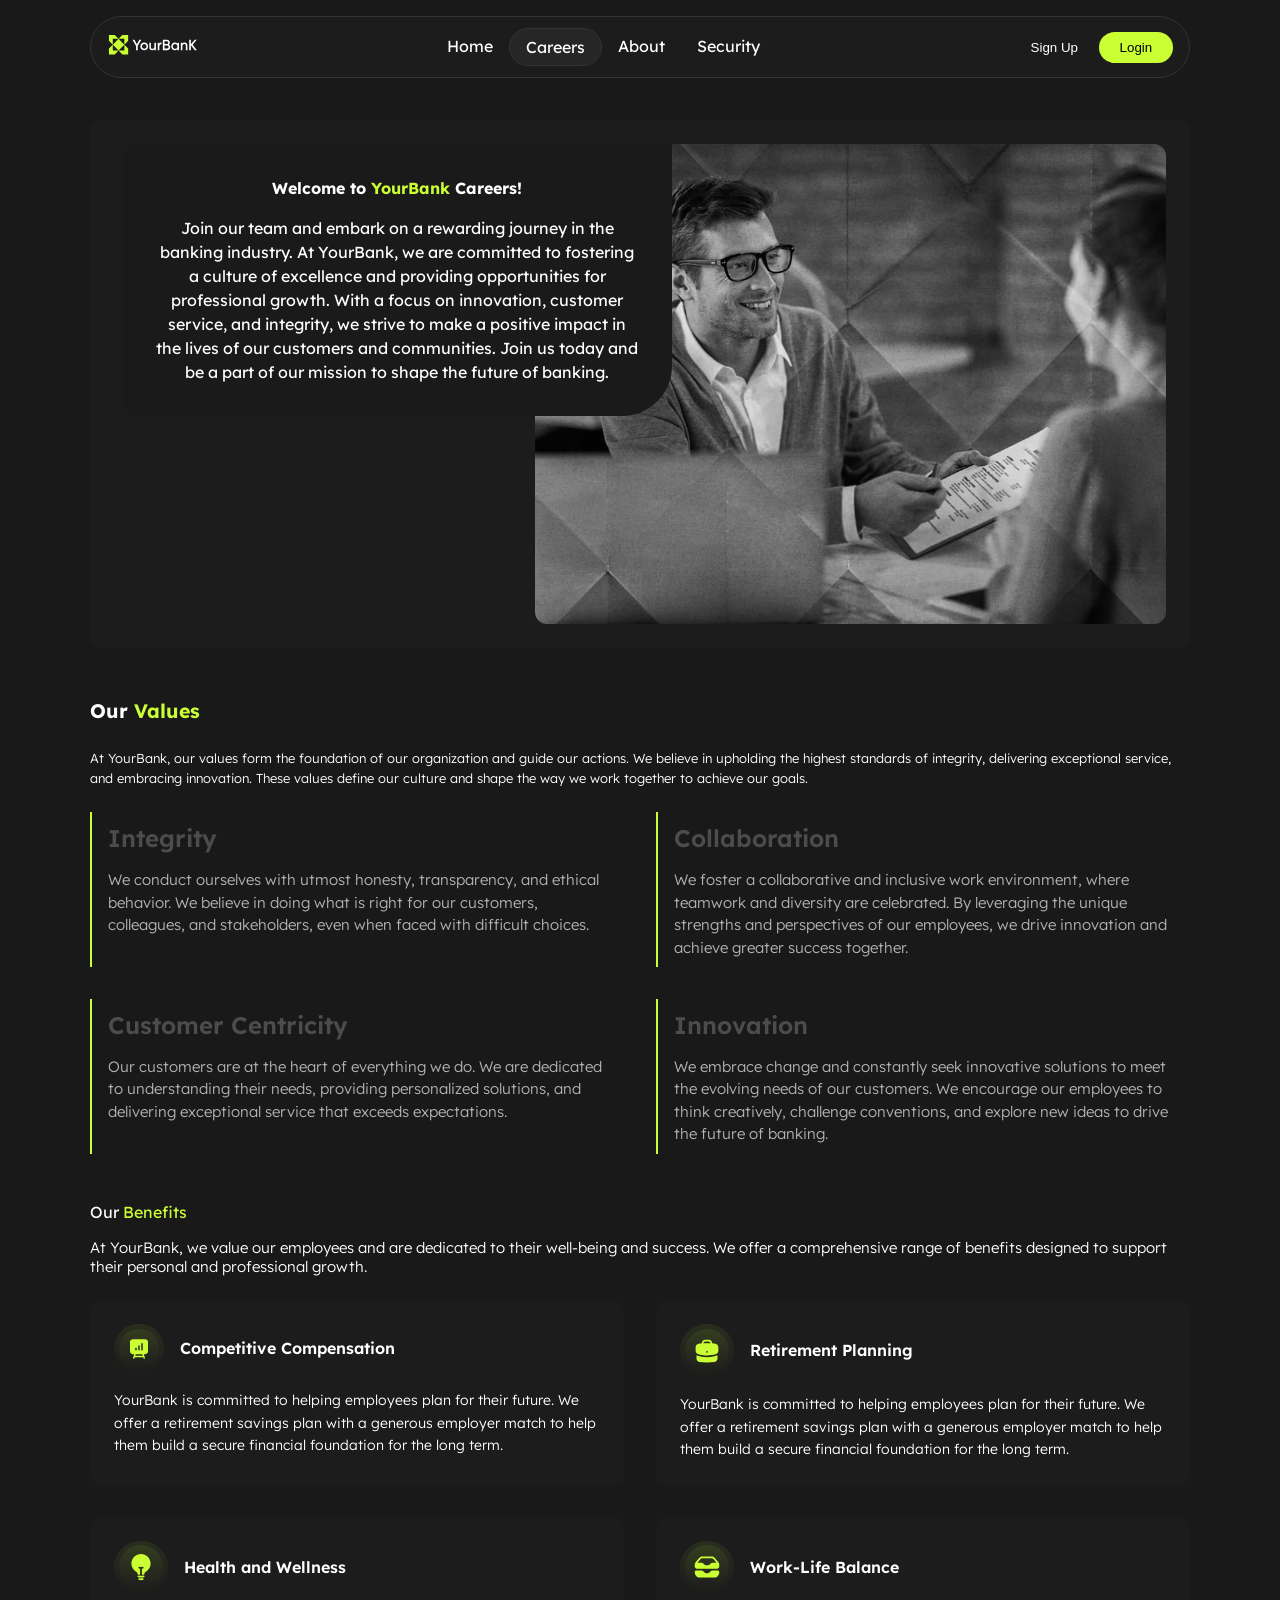
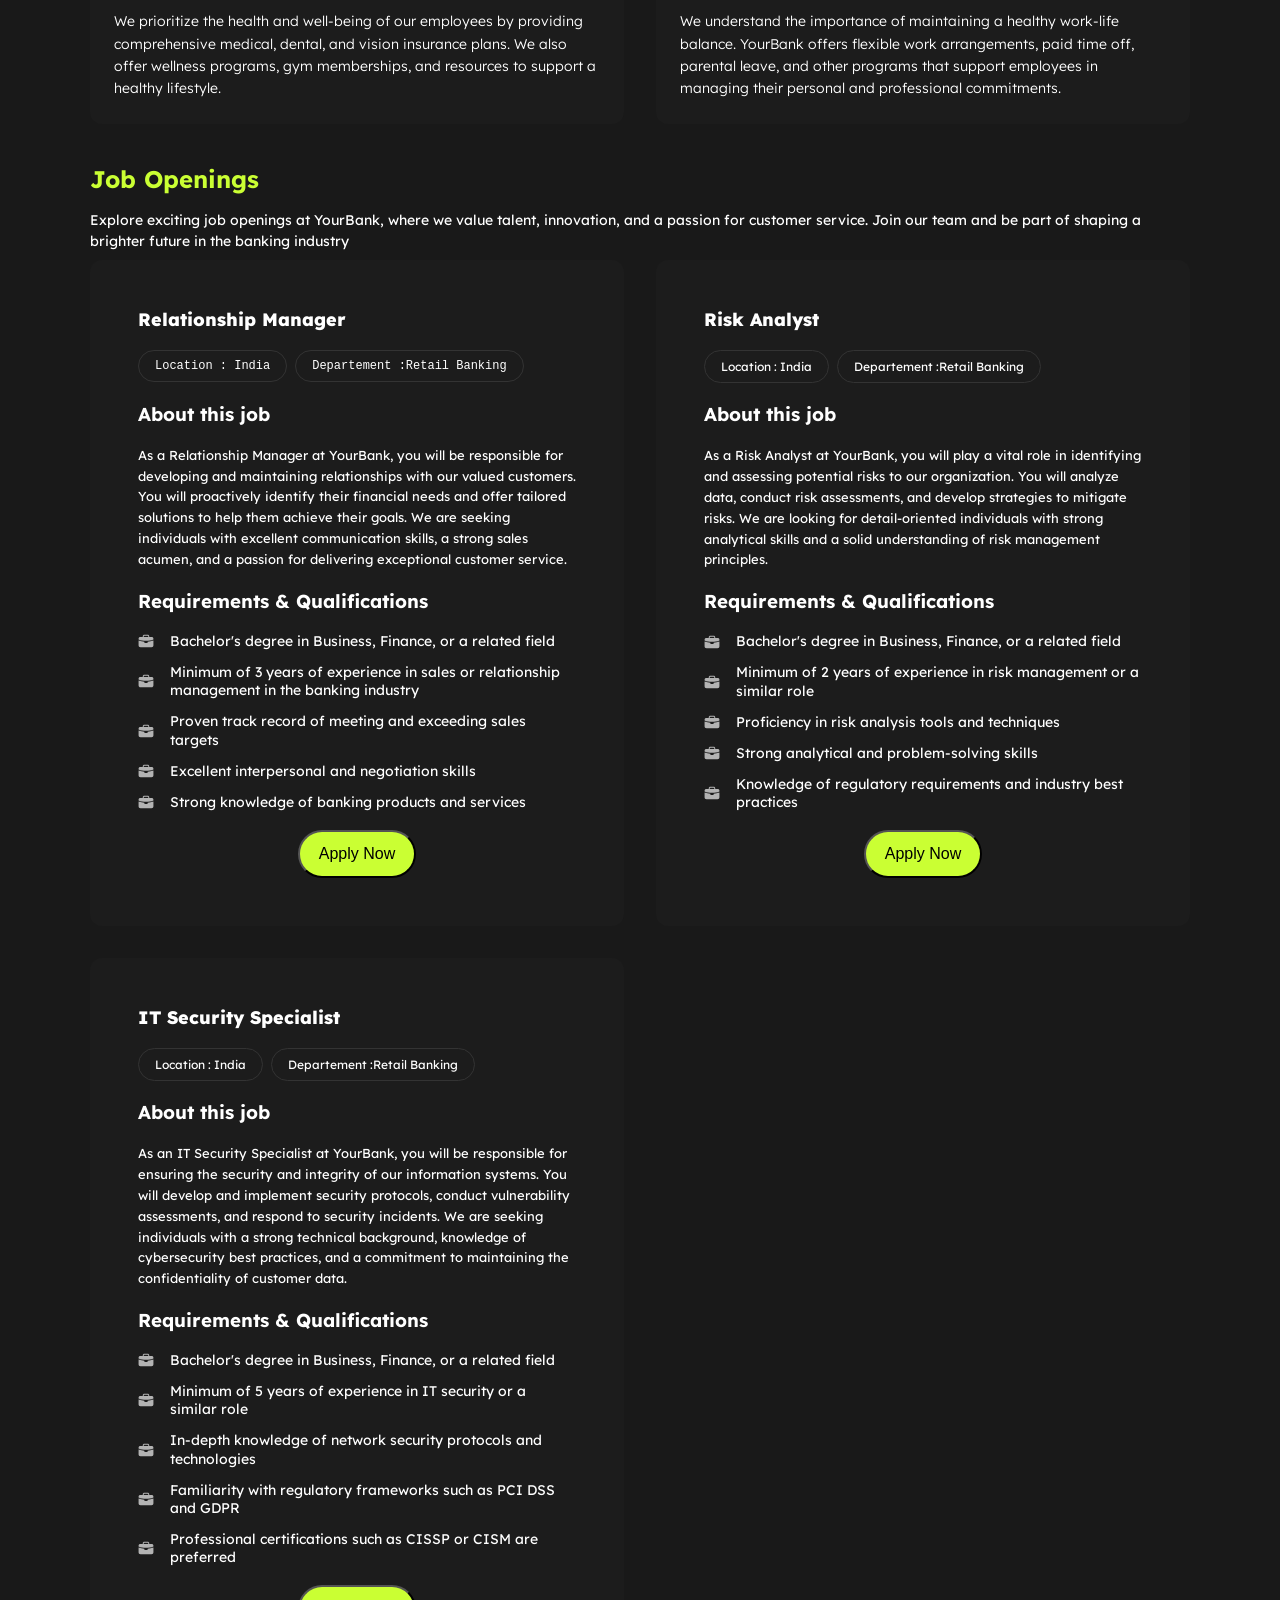
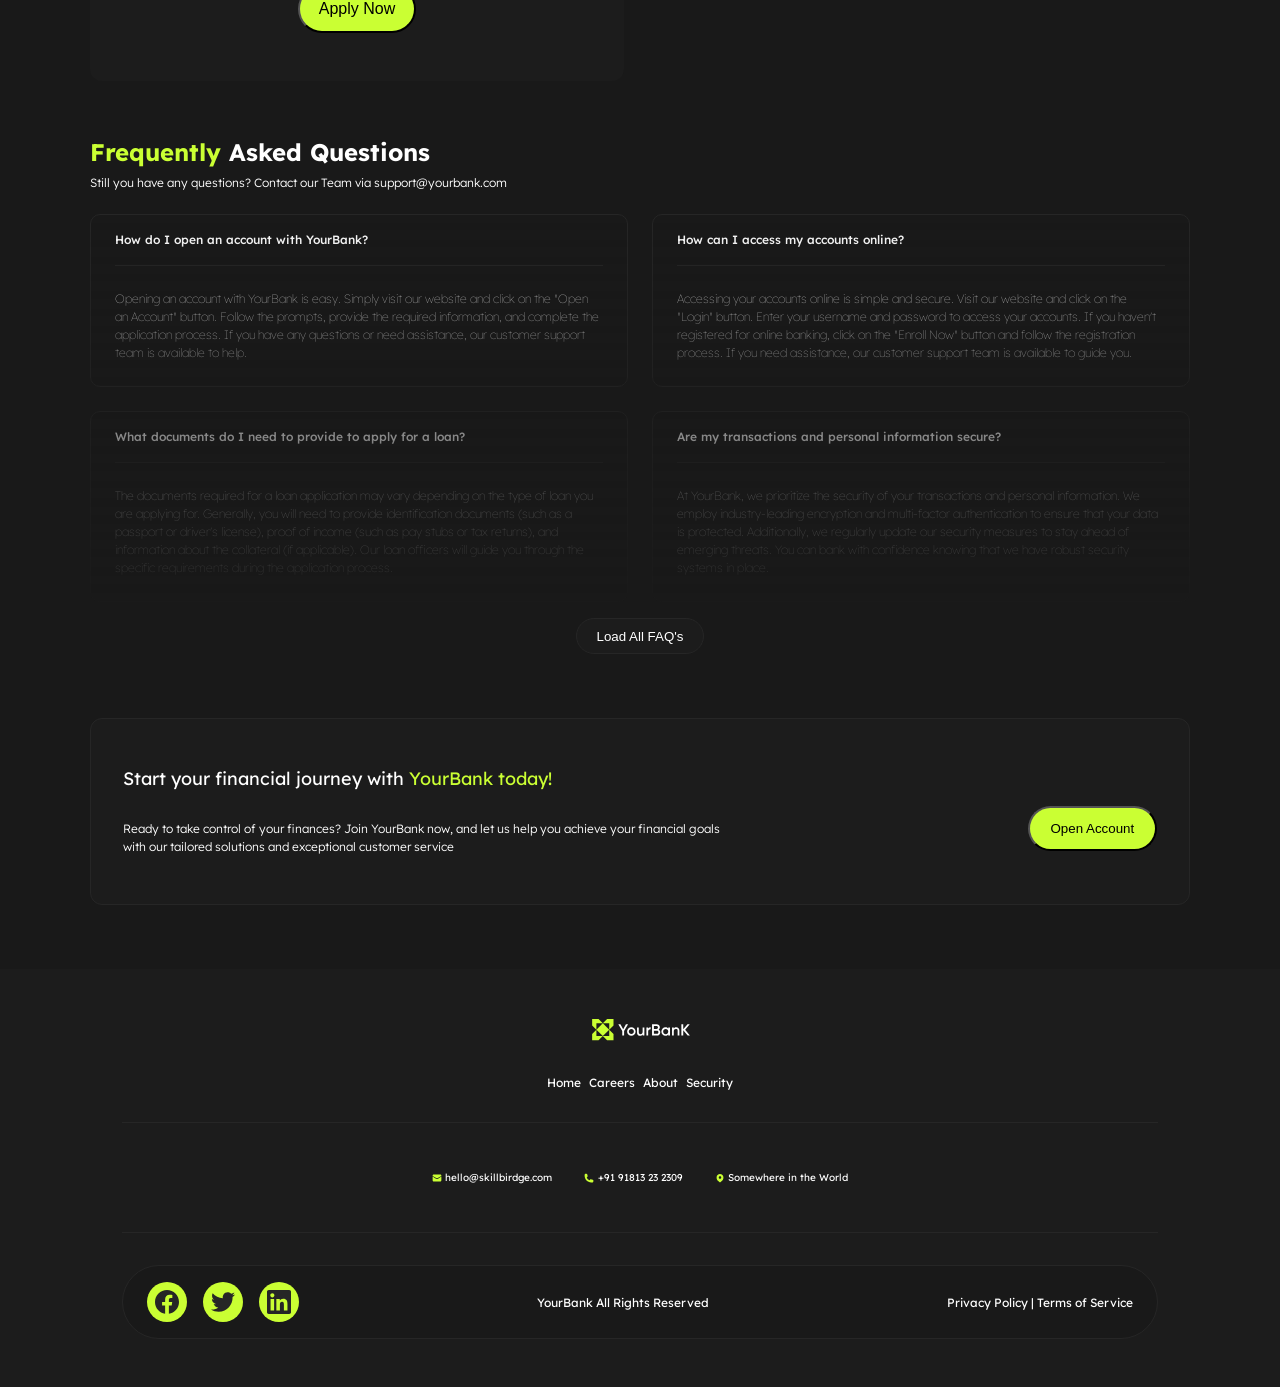
==== commit 711ad196: "(feat): add responsive FAQ and CTA  section" ====
--- a/banking-app/carrer.html
+++ b/banking-app/carrer.html
@@ -147,7 +147,9 @@
                         <p class="title">Health and Wellness</p>
                     </div>
                     <p>
-                       We prioritize the health and well-being of our employees by providing comprehensive medical, dental, and vision insurance plans. We also offer wellness programs, gym memberships, and resources to support a healthy lifestyle.
+                        We prioritize the health and well-being of our employees by providing comprehensive medical,
+                        dental, and vision insurance plans. We also offer wellness programs, gym memberships, and
+                        resources to support a healthy lifestyle.
                     </p>
                 </div>
 
@@ -157,7 +159,9 @@
                         <p class="title">Work-Life Balance</p>
                     </div>
                     <p>
-                        We understand the importance of maintaining a healthy work-life balance. YourBank offers flexible work arrangements, paid time off, parental leave, and other programs that support employees in managing their personal and professional commitments.
+                        We understand the importance of maintaining a healthy work-life balance. YourBank offers
+                        flexible work arrangements, paid time off, parental leave, and other programs that support
+                        employees in managing their personal and professional commitments.
                     </p>
                 </div>
             </div>
@@ -167,7 +171,8 @@
         <section class="jobs-opening">
             <div class="head">
                 <h2 class="colored-text">Job Openings</h2>
-                <p>Explore exciting job openings at YourBank, where we value talent, innovation, and a passion for customer service. Join our team and be part of shaping a brighter future in the banking industry</p>
+                <p>Explore exciting job openings at YourBank, where we value talent, innovation, and a passion for
+                    customer service. Join our team and be part of shaping a brighter future in the banking industry</p>
             </div>
 
             <div class="jobs-grid">
@@ -178,12 +183,19 @@
                         <pre><p>Departement :Retail Banking</p></pre>
                     </div>
                     <h3>About this job</h3>
-                    <p class="job-description">As a Relationship Manager at YourBank, you will be responsible for developing and maintaining relationships with our valued customers. You will proactively identify their financial needs and offer tailored solutions to help them achieve their goals. We are seeking individuals with excellent communication skills, a strong sales acumen, and a passion for delivering exceptional customer service.</p>
+                    <p class="job-description">As a Relationship Manager at YourBank, you will be responsible for
+                        developing and maintaining relationships with our valued customers. You will proactively
+                        identify their financial needs and offer tailored solutions to help them achieve their goals. We
+                        are seeking individuals with excellent communication skills, a strong sales acumen, and a
+                        passion for delivering exceptional customer service.</p>
                     <h3>Requirements & Qualifications</h3>
                     <ul>
-                        <li><img src="./assets/joblist.svg" /> Bachelor's degree in Business, Finance, or a related field</li>
-                        <li><img src="./assets/joblist.svg" /> Minimum of 3 years of experience in sales or relationship management in the banking industry</li>
-                        <li><img src="./assets/joblist.svg" /> Proven track record of meeting and exceeding sales targets</li>
+                        <li><img src="./assets/joblist.svg" /> Bachelor's degree in Business, Finance, or a related
+                            field</li>
+                        <li><img src="./assets/joblist.svg" /> Minimum of 3 years of experience in sales or relationship
+                            management in the banking industry</li>
+                        <li><img src="./assets/joblist.svg" /> Proven track record of meeting and exceeding sales
+                            targets</li>
                         <li><img src="./assets/joblist.svg" /> Excellent interpersonal and negotiation skills</li>
                         <li><img src="./assets/joblist.svg" /> Strong knowledge of banking products and services</li>
                     </ul>
@@ -197,14 +209,21 @@
                         <p>Departement :Retail Banking</p>
                     </div>
                     <h3>About this job</h3>
-                    <p class="job-description">As a Risk Analyst at YourBank, you will play a vital role in identifying and assessing potential risks to our organization. You will analyze data, conduct risk assessments, and develop strategies to mitigate risks. We are looking for detail-oriented individuals with strong analytical skills and a solid understanding of risk management principles.</p>
+                    <p class="job-description">As a Risk Analyst at YourBank, you will play a vital role in identifying
+                        and assessing potential risks to our organization. You will analyze data, conduct risk
+                        assessments, and develop strategies to mitigate risks. We are looking for detail-oriented
+                        individuals with strong analytical skills and a solid understanding of risk management
+                        principles.</p>
                     <h3>Requirements & Qualifications</h3>
                     <ul>
-                        <li><img src="./assets/joblist.svg" /> Bachelor's degree in Business, Finance, or a related field</li>
-                        <li><img src="./assets/joblist.svg" /> Minimum of 2 years of experience in risk management or a similar role</li>
+                        <li><img src="./assets/joblist.svg" /> Bachelor's degree in Business, Finance, or a related
+                            field</li>
+                        <li><img src="./assets/joblist.svg" /> Minimum of 2 years of experience in risk management or a
+                            similar role</li>
                         <li><img src="./assets/joblist.svg" /> Proficiency in risk analysis tools and techniques</li>
                         <li><img src="./assets/joblist.svg" /> Strong analytical and problem-solving skills</li>
-                        <li><img src="./assets/joblist.svg" /> Knowledge of regulatory requirements and industry best practices</li>
+                        <li><img src="./assets/joblist.svg" /> Knowledge of regulatory requirements and industry best
+                            practices</li>
                     </ul>
                     <button>Apply Now</button>
                 </div>
@@ -212,48 +231,113 @@
                 <div class="jobs-item">
                     <p class="job-title">IT Security Specialist</p>
                     <div class="job-meta">
-                        <p>Location  :  India</p>
+                        <p>Location : India</p>
                         <p>Departement :Retail Banking</p>
                     </div>
                     <h3>About this job</h3>
-                    <p class="job-description">As an IT Security Specialist at YourBank, you will be responsible for ensuring the security and integrity of our information systems. You will develop and implement security protocols, conduct vulnerability assessments, and respond to security incidents. We are seeking individuals with a strong technical background, knowledge of cybersecurity best practices, and a commitment to maintaining the confidentiality of customer data.</p>
+                    <p class="job-description">As an IT Security Specialist at YourBank, you will be responsible for
+                        ensuring the security and integrity of our information systems. You will develop and implement
+                        security protocols, conduct vulnerability assessments, and respond to security incidents. We are
+                        seeking individuals with a strong technical background, knowledge of cybersecurity best
+                        practices, and a commitment to maintaining the confidentiality of customer data.</p>
                     <h3>Requirements & Qualifications</h3>
                     <ul>
-                        <li><img src="./assets/joblist.svg" /> Bachelor's degree in Business, Finance, or a related field</li>
-                        <li><img src="./assets/joblist.svg" /> Minimum of 5 years of experience in IT security or a similar role</li>
-                        <li><img src="./assets/joblist.svg" /> In-depth knowledge of network security protocols and technologies</li>
-                        <li><img src="./assets/joblist.svg" /> Familiarity with regulatory frameworks such as PCI DSS and GDPR</li>
-                        <li><img src="./assets/joblist.svg" /> Professional certifications such as CISSP or CISM are preferred</li>
+                        <li><img src="./assets/joblist.svg" /> Bachelor's degree in Business, Finance, or a related
+                            field</li>
+                        <li><img src="./assets/joblist.svg" /> Minimum of 5 years of experience in IT security or a
+                            similar role</li>
+                        <li><img src="./assets/joblist.svg" /> In-depth knowledge of network security protocols and
+                            technologies</li>
+                        <li><img src="./assets/joblist.svg" /> Familiarity with regulatory frameworks such as PCI DSS
+                            and GDPR</li>
+                        <li><img src="./assets/joblist.svg" /> Professional certifications such as CISSP or CISM are
+                            preferred</li>
                     </ul>
                     <button>Apply Now</button>
                 </div>
             </div>
         </section>
+
+        <!-- FAQ SECTION -->
+
+        <section class="faq-section">
+            <div class="faq-section-head">
+                <h2><span class="colored-text">Frequently</span> Asked Questions</h2>
+                <p class="subtitle">Still you have any questions? Contact our Team via support@yourbank.com</p>
+            </div>
+
+            <div class="faq-questions-container">
+                <div class="question">
+                    <p class="question-title">How do I open an account with YourBank?</p>
+                    <p class="question-answer">Opening an account with YourBank is easy. Simply visit our website and
+                        click on the "Open an Account" button. Follow the prompts, provide the required information, and
+                        complete the application process. If you have any questions or need assistance, our customer
+                        support team is available to help.</p>
+                </div>
+
+                <div class="question">
+                    <p class="question-title">How can I access my accounts online?</p>
+                    <p class="question-answer">Accessing your accounts online is simple and secure. Visit our website
+                        and click on the "Login" button. Enter your username and password to access your accounts. If
+                        you haven't registered for online banking, click on the "Enroll Now" button and follow the
+                        registration process. If you need assistance, our customer support team is available to guide
+                        you.</p>
+                </div>
+
+                <div class="question">
+                    <p class="question-title">What documents do I need to provide to apply for a loan?</p>
+                    <p class="question-answer">The documents required for a loan application may vary depending on the
+                        type of loan you are applying for. Generally, you will need to provide identification documents
+                        (such as a passport or driver's license), proof of income (such as pay stubs or tax returns),
+                        and information about the collateral (if applicable). Our loan officers will guide you through
+                        the specific requirements during the application process.</p>
+                </div>
+
+                <div class="question">
+                    <p class="question-title">Are my transactions and personal information secure?</p>
+                    <p class="question-answer">At YourBank, we prioritize the security of your transactions and personal
+                        information. We employ industry-leading encryption and multi-factor authentication to ensure
+                        that your data is protected. Additionally, we regularly update our security measures to stay
+                        ahead of emerging threats. You can bank with confidence knowing that we have robust security
+                        systems in place.</p>
+                </div>
+            </div>
+
+            <button class="more-faq">Load All FAQ's</button>
+        </section>
+
+        <section class="down-cta">
+            <h2>Start your financial journey with <span class="colored-text">YourBank today!</span></h2>
+            <div class="content">
+                <p>Ready to take control of your finances? Join YourBank now, and let us help you achieve your financial goals with our tailored solutions and exceptional customer service</p>
+                <button>Open Account</button>
+            </div>
+        </section>
     </div>
-    
+
     <footer>
         <div class="body">
             <img src="assets/Logo.svg">
-        <nav>
-            <a href="#">Home</a>
-            <a href="#">Careers</a>
-            <a href="#">About</a>
-            <a href="#">Security</a>
-        </nav>
-        <div class="contact">
-            <p><img src="assets/mail.svg"><a href="mailto:hello@skillbirdge.com">hello@skillbirdge.com</a></p>
-            <p><img src="assets/tel.svg">+91 91813 23 2309</p>
-            <p><img src="assets/location.svg">Somewhere in the World</p>
-        </div>
-        <div class="bottom">
-            <div class="socials">
-                <span><img src="assets/fb.svg"></span>
-                <span><img src="assets/x.svg"></span>
-                <span><img src="assets/lk.svg"></span>
-            </div>
-            <p>YourBank All Rights Reserved</p>
-            <p>Privacy Policy  |  Terms of Service</p>
-        </div>
+            <nav>
+                <a href="#">Home</a>
+                <a href="#">Careers</a>
+                <a href="#">About</a>
+                <a href="#">Security</a>
+            </nav>
+            <div class="contact">
+                <p><img src="assets/mail.svg"><a href="mailto:hello@skillbirdge.com">hello@skillbirdge.com</a></p>
+                <p><img src="assets/tel.svg">+91 91813 23 2309</p>
+                <p><img src="assets/location.svg">Somewhere in the World</p>
+            </div>
+            <div class="bottom">
+                <div class="socials">
+                    <span><img src="assets/fb.svg"></span>
+                    <span><img src="assets/x.svg"></span>
+                    <span><img src="assets/lk.svg"></span>
+                </div>
+                <p>YourBank All Rights Reserved</p>
+                <p>Privacy Policy | Terms of Service</p>
+            </div>
         </div>
     </footer>
 </body>
--- a/banking-app/css/carreer.css
+++ b/banking-app/css/carreer.css
@@ -381,6 +381,98 @@
     margin-right: 1rem;
 }
 
+/* FAQ SECTION */
+
+.faq-section {
+    display: flex;
+    flex-direction: column;
+    gap: 1rem;
+    mask-image: linear-gradient(#191919, #191919);
+    -webkit-mask-image: linear-gradient(#000000, #191919);
+    margin-block: 3.5rem;
+}
+
+.faq-section-head .subtitle {
+    font-size: 12px;
+    font-weight: 300;
+    margin-block: .5rem;
+    padding-inline: 1rem;
+}
+
+.faq-questions-container {
+    display: grid;
+    grid-template-columns: 1fr;
+    gap: .8rem;
+    mask-image: linear-gradient(#191919, rgba(25, 25, 25, 0.099));
+}
+
+
+.question {
+    padding: 0 1rem 1rem;
+    font-size: 12px;
+    font-weight: 300;
+    line-height: 1.5;
+    background-color: #191919;
+    border: 1px solid #262626;
+    border-radius: 10px;
+}
+
+.question-title {
+    font-size: 14px;
+    font-weight: 500;
+    padding: 1rem .4rem;
+    border-bottom: 1px solid #262626;
+    margin-bottom: .6rem;
+}
+
+.question-answer {
+    font-weight: 100;
+}
+
+.more-faq {
+    align-self: center;
+    border: 1px solid #262626;
+    outline: none;
+    padding: .6rem 1.2rem;
+    border-radius: 99px;
+    background: #1C1C1C;
+    color: white;
+}
+
+/* DOWN CTA */ 
+
+.down-cta {
+    padding: 1.5rem;
+    border: 1px solid #262626;
+    background-color: #1C1C1C;
+    border-radius: 12px;
+    margin-block: 2rem;
+}
+
+.down-cta h2 {
+    font-size: 18px;
+    font-weight: 400;
+    margin-bottom: 1rem;
+}
+
+.down-cta .content {
+    display: flex;
+    flex-direction: column;
+    gap: 1rem;
+    font-size: 12px;
+    font-weight: 300;
+    justify-content: center;
+    line-height: 1.5;
+}
+
+.content button {
+    padding: .8rem 1.3rem;
+    border-radius: 99px;
+    width: fit-content;
+    margin: 0 auto;
+    background-color: #CAFF33;
+}
+
 
 /* FOOTER */
 
@@ -460,6 +552,7 @@
     background-color: #191919;
     border: 1px solid #262626;
 }
+
 
 
 @media screen and (min-width:1024px) {
@@ -598,5 +691,53 @@
         gap: 2rem;
     }
 
+     /* FAQ SECTION */
+
+    .faq-section {
+        text-align: left;
+    }
+
+    .faq-section-head .subtitle {
+        padding-left: 0;
+    }
+
+    .faq-questions-container {
+        grid-template-columns: 1fr 1fr;
+        gap: 1.5rem;
+    }
+
+    .question-title {
+        font-size: 12px;
+        margin-bottom: 1.5rem;
+        padding: 1rem 0;
+    }
+
+    .question {
+        padding: 0 1.5rem 1.5rem;
+    }
+
+    /* CTA SECTION */
+
+    .down-cta {
+        text-align: left;
+        padding: 3rem 2rem;
+        margin-block: 4rem;
+    }
+
+    .down-cta .content {
+        flex-direction: row;
+        justify-content: space-between;
+        align-items: baseline;
+    }
+
+    .content p {
+        width: 60%;
+    }
+
+    .content button {
+        margin: 0;
+    }
+
+
 
 }
